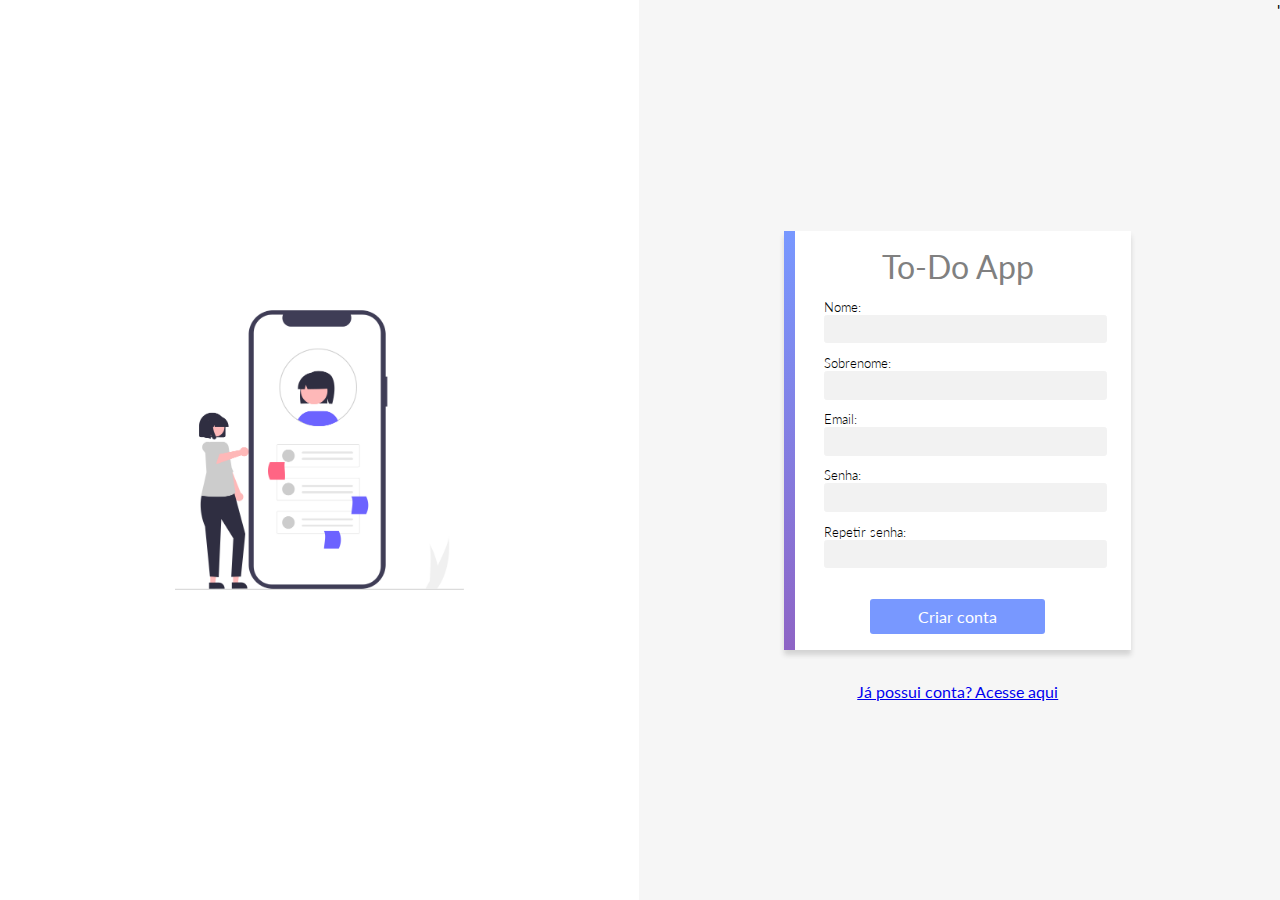
==== signup.html @ 25e8f0e5 "initial commit" ====
<!DOCTYPE html>
<html lang="pt-BR">
  <head>
    <meta charset="UTF-8" />
    <meta http-equiv="X-UA-Compatible" content="IE=edge" />
    <meta name="viewport" content="width=device-width, initial-scale=1.0" />
    <title>To-Do App</title>

    <!-- ---------------- estilos compartilhados entre login e signup ---------------- -->
    <link rel="stylesheet" href="styles/acesso.css" />

    <!-- ---------------------- lógica aplicada no registro -------------------- 
    <script src="/scripts/utils.js"></script>
    <script src="/scripts/signup.js"></script> -->
  </head>

  <body>
    <div class="left">
      <img src="./assets/pessoa-signup.png" alt="" />
    </div>
    <div class="right">
      <form>
        <div class="form-header">
          <p>To-Do App</p>
        </div>

        <label>
          Nome:
          <input type="text" id="name"/>
        </label>
        <label>
          Sobrenome:
          <input type="text" id="lastName" />
        </label>
        <label>
          Email:
          <input type="text" id="mail"/>
        </label>
        <label>
          Senha:
          <input type="password" id="passW"/>
        </label>
        <label>
          Repetir senha:
          <input type="password" id="passWValidation"/>
        </label>

        <button id="signUp">Criar conta</button>
      </form>
      <div class="ingressar">
        <a href="index.html">Já possui conta? Acesse aqui</a>
      </div>
    </div>
    <script src= './scripts/signup.js'></script>'
  </body>
</html>
---- styles/acesso.css ----
@import url('./common.css');

body{
  display: flex;
}

h1 {
  color: rgb(116, 116, 116);
  font-weight: 300;
  margin: .5em 0;
}

form {
  position: relative;
  max-width: 26em;
  background-color: white;
  display: flex;
  align-items: center;
  flex-direction: column;
  margin: 2em auto;
  box-shadow: 0 5px 5px lightgrey;
  padding: 1em 2.5em;
  box-sizing: border-box;
}

form:after {
  position: absolute;
  content: '';
  width: .7em;
  height: 100%;
  top: 0;
  left: 0;
  background: linear-gradient(var(--primary), var(--secondary));
}


input {
  width: 100%;
  padding: .4em .5em;
  background-color: var(--app-grey);
  border: 1px solid var(--app-grey);
  border-radius: .2em;
}

input:focus {
  outline: none;
  border: 1px solid lightgrey;
}

label {
  width: 100%;
  font-weight: 300;
  margin-bottom: -.1em;
  margin-top: 1em;
  font-size: .8em;
}

button {
  padding: .5em 3em;
  background-color: var(--primary);
  color: white;
  margin-top: 2em;
  font-weight: 400;
  font-size: 1em;
}

.form-header {
  color: grey;
  font-size: 2em;
}
.ingressar{
  text-align: center;
}
.left{
  width: 50%;  
  background-color: white;
  text-align: center;
  display: flex;
  align-items: center;
  justify-content: center;
}
.left img{
  width:60%;
}
.right{
  width: 50%;
  display: flex;
  flex-direction: column;
  align-items: center;
  justify-content: center;
}
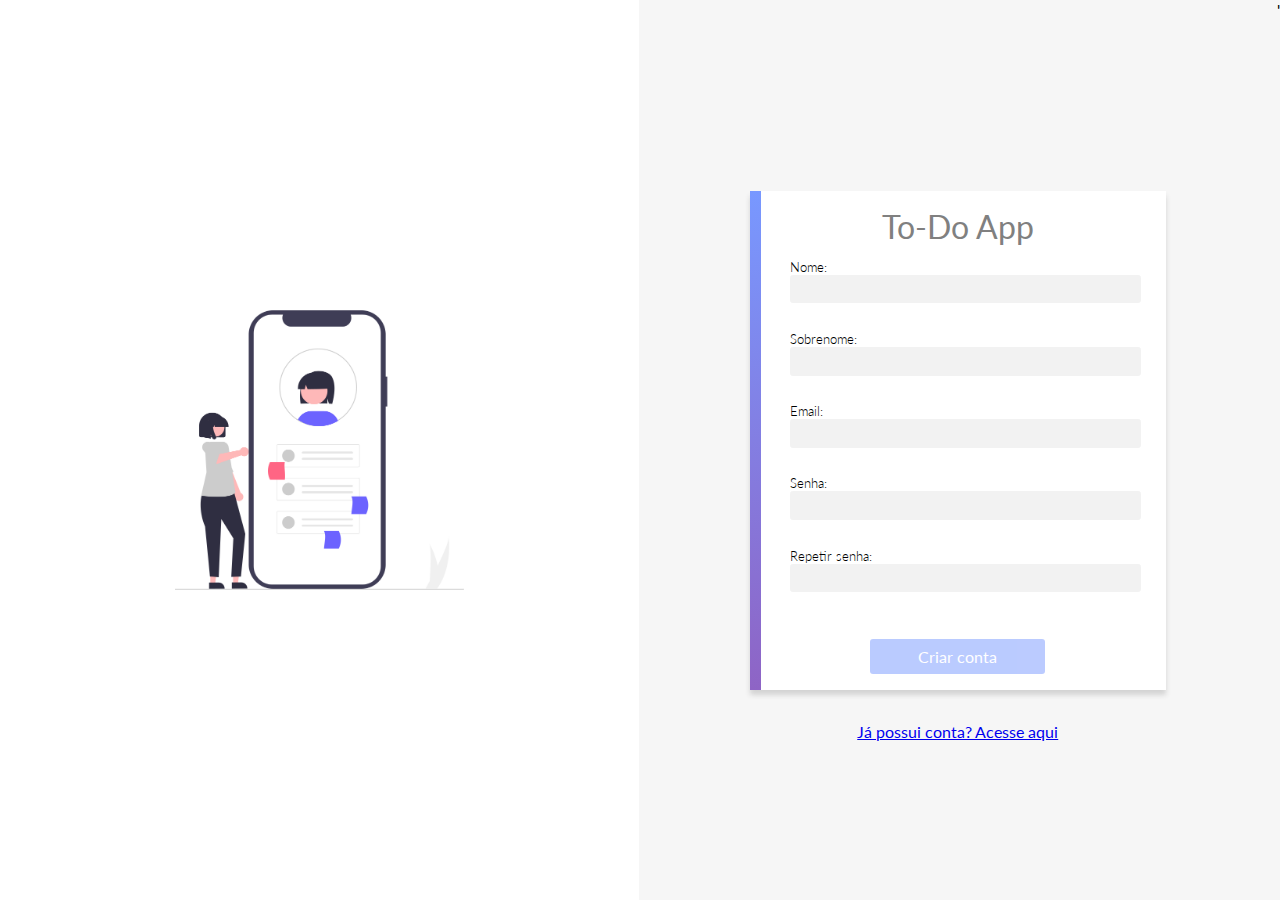
==== commit c47d8792: "add validacoes signup e update validacoes index/login" ====
--- a/signup.html
+++ b/signup.html
@@ -26,31 +26,39 @@
 
         <label>
           Nome:
-          <input type="text" id="name"/>
+          <input type="text" id="name" required minlength="3" />
+          <span id="spanNome">Insira seu nome</span>
         </label>
         <label>
           Sobrenome:
-          <input type="text" id="lastName" />
+          <input type="text" id="lastName" required minlength="3" />
+          <span id="spanSobrenome">Insira seu sobrenome</span>
         </label>
         <label>
           Email:
-          <input type="text" id="mail"/>
+          <input type="email" id="mail" required />
+          <span id="spanEmailSignUp">Insira um email no formato correto</span>
         </label>
         <label>
           Senha:
-          <input type="password" id="passW"/>
+          <input type="password" id="passW" required minlength="8" />
+          <span id="spanSenhaSignUp"
+            >A senha deve ter pelo menos 8 caracteres</span
+          >
         </label>
         <label>
           Repetir senha:
-          <input type="password" id="passWValidation"/>
+          <input type="password" id="passWValidation" required />
+          <span id="spanPWValidationSignUp">A senha não confere</span>
         </label>
 
-        <button id="signUp">Criar conta</button>
+        <button id="signUp" disabled>Criar conta</button>
       </form>
       <div class="ingressar">
         <a href="index.html">Já possui conta? Acesse aqui</a>
       </div>
     </div>
-    <script src= './scripts/signup.js'></script>'
+    <script src="./scripts/signup.js"></script>
+    '
   </body>
 </html>
--- a/styles/acesso.css
+++ b/styles/acesso.css
@@ -47,6 +47,15 @@
   border: 1px solid lightgrey;
 }
 
+span {
+  opacity: 0;
+}
+
+span.show {
+  color: rgb(238, 65, 65);
+  opacity: 1;
+}
+
 label {
   width: 100%;
   font-weight: 300;
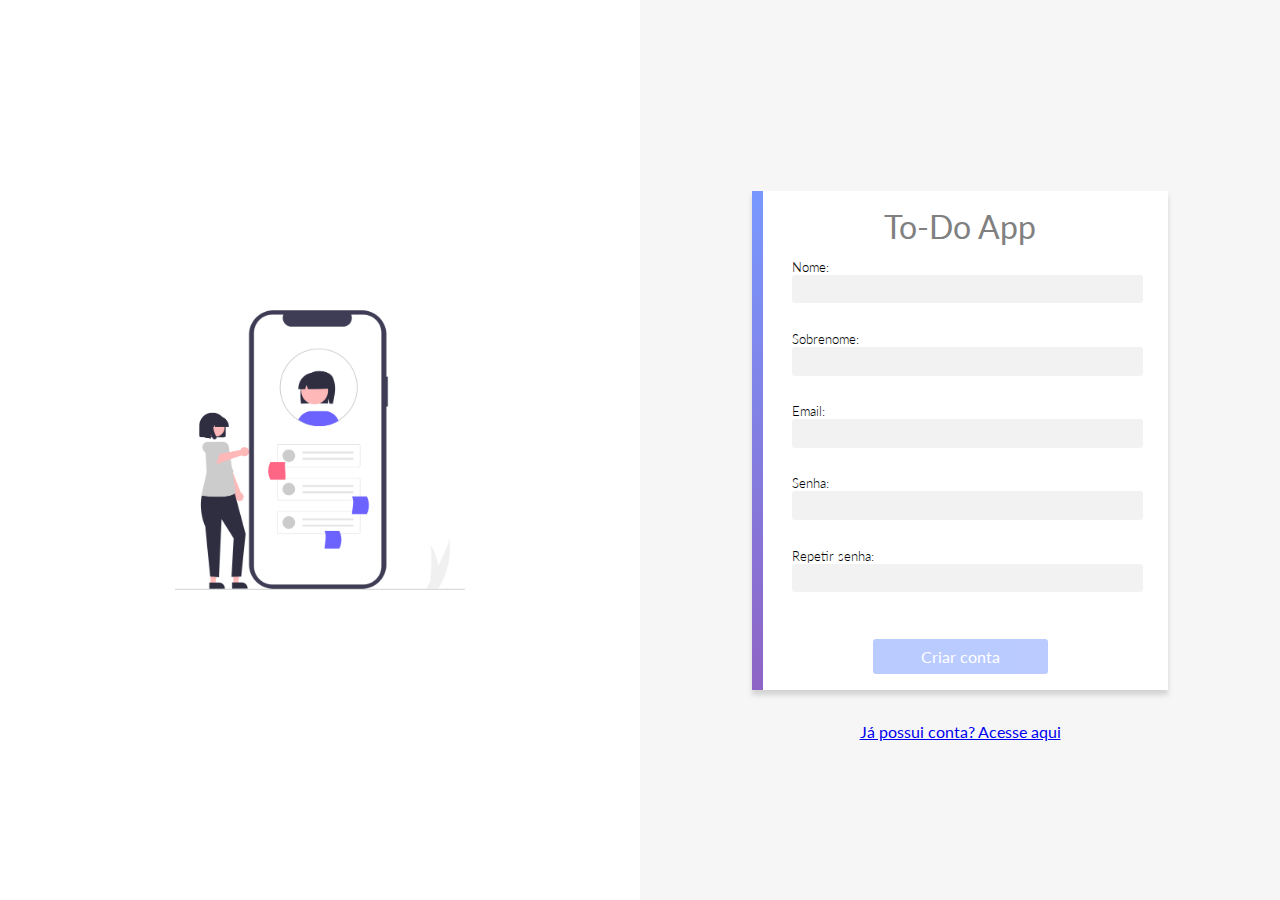
==== commit 4b8e7a3f: "Correção alerts" ====
--- a/signup.html
+++ b/signup.html
@@ -8,6 +8,7 @@
 
     <!-- ---------------- estilos compartilhados entre login e signup ---------------- -->
     <link rel="stylesheet" href="styles/acesso.css" />
+    <link rel="stylesheet" href="./styles/sweetalert2.css">
 
     <!-- ---------------------- lógica aplicada no registro -------------------- 
     <script src="/scripts/utils.js"></script>
@@ -59,6 +60,6 @@
       </div>
     </div>
     <script src="./scripts/signup.js"></script>
-    '
+    <script src="./scripts/sweetalert2.js"></script>
   </body>
 </html>
--- a/styles/sweetalert2.css
+++ b/styles/sweetalert2.css
@@ -0,0 +1 @@
+.swal2-popup.swal2-toast{box-sizing:border-box;grid-column:1/4!important;grid-row:1/4!important;grid-template-columns:1fr 99fr 1fr;padding:1em;overflow-y:hidden;background:#fff;box-shadow:0 0 1px rgba(0,0,0,.075),0 1px 2px rgba(0,0,0,.075),1px 2px 4px rgba(0,0,0,.075),1px 3px 8px rgba(0,0,0,.075),2px 4px 16px rgba(0,0,0,.075);pointer-events:all}.swal2-popup.swal2-toast>*{grid-column:2}.swal2-popup.swal2-toast .swal2-title{margin:.5em 1em;padding:0;font-size:1em;text-align:initial}.swal2-popup.swal2-toast .swal2-loading{justify-content:center}.swal2-popup.swal2-toast .swal2-input{height:2em;margin:.5em;font-size:1em}.swal2-popup.swal2-toast .swal2-validation-message{font-size:1em}.swal2-popup.swal2-toast .swal2-footer{margin:.5em 0 0;padding:.5em 0 0;font-size:.8em}.swal2-popup.swal2-toast .swal2-close{grid-column:3/3;grid-row:1/99;align-self:center;width:.8em;height:.8em;margin:0;font-size:2em}.swal2-popup.swal2-toast .swal2-html-container{margin:.5em 1em;padding:0;font-size:1em;text-align:initial}.swal2-popup.swal2-toast .swal2-html-container:empty{padding:0}.swal2-popup.swal2-toast .swal2-loader{grid-column:1;grid-row:1/99;align-self:center;width:2em;height:2em;margin:.25em}.swal2-popup.swal2-toast .swal2-icon{grid-column:1;grid-row:1/99;align-self:center;width:2em;min-width:2em;height:2em;margin:0 .5em 0 0}.swal2-popup.swal2-toast .swal2-icon .swal2-icon-content{display:flex;align-items:center;font-size:1.8em;font-weight:700}.swal2-popup.swal2-toast .swal2-icon.swal2-success .swal2-success-ring{width:2em;height:2em}.swal2-popup.swal2-toast .swal2-icon.swal2-error [class^=swal2-x-mark-line]{top:.875em;width:1.375em}.swal2-popup.swal2-toast .swal2-icon.swal2-error [class^=swal2-x-mark-line][class$=left]{left:.3125em}.swal2-popup.swal2-toast .swal2-icon.swal2-error [class^=swal2-x-mark-line][class$=right]{right:.3125em}.swal2-popup.swal2-toast .swal2-actions{justify-content:flex-start;height:auto;margin:0;margin-top:.5em;padding:0 .5em}.swal2-popup.swal2-toast .swal2-styled{margin:.25em .5em;padding:.4em .6em;font-size:1em}.swal2-popup.swal2-toast .swal2-success{border-color:#a5dc86}.swal2-popup.swal2-toast .swal2-success [class^=swal2-success-circular-line]{position:absolute;width:1.6em;height:3em;transform:rotate(45deg);border-radius:50%}.swal2-popup.swal2-toast .swal2-success [class^=swal2-success-circular-line][class$=left]{top:-.8em;left:-.5em;transform:rotate(-45deg);transform-origin:2em 2em;border-radius:4em 0 0 4em}.swal2-popup.swal2-toast .swal2-success [class^=swal2-success-circular-line][class$=right]{top:-.25em;left:.9375em;transform-origin:0 1.5em;border-radius:0 4em 4em 0}.swal2-popup.swal2-toast .swal2-success .swal2-success-ring{width:2em;height:2em}.swal2-popup.swal2-toast .swal2-success .swal2-success-fix{top:0;left:.4375em;width:.4375em;height:2.6875em}.swal2-popup.swal2-toast .swal2-success [class^=swal2-success-line]{height:.3125em}.swal2-popup.swal2-toast .swal2-success [class^=swal2-success-line][class$=tip]{top:1.125em;left:.1875em;width:.75em}.swal2-popup.swal2-toast .swal2-success [class^=swal2-success-line][class$=long]{top:.9375em;right:.1875em;width:1.375em}.swal2-popup.swal2-toast .swal2-success.swal2-icon-show .swal2-success-line-tip{-webkit-animation:swal2-toast-animate-success-line-tip .75s;animation:swal2-toast-animate-success-line-tip .75s}.swal2-popup.swal2-toast .swal2-success.swal2-icon-show .swal2-success-line-long{-webkit-animation:swal2-toast-animate-success-line-long .75s;animation:swal2-toast-animate-success-line-long .75s}.swal2-popup.swal2-toast.swal2-show{-webkit-animation:swal2-toast-show .5s;animation:swal2-toast-show .5s}.swal2-popup.swal2-toast.swal2-hide{-webkit-animation:swal2-toast-hide .1s forwards;animation:swal2-toast-hide .1s forwards}.swal2-container{display:grid;position:fixed;z-index:1060;top:0;right:0;bottom:0;left:0;box-sizing:border-box;grid-template-areas:"top-start     top            top-end" "center-start  center         center-end" "bottom-start  bottom-center  bottom-end";grid-template-rows:minmax(-webkit-min-content,auto) minmax(-webkit-min-content,auto) minmax(-webkit-min-content,auto);grid-template-rows:minmax(min-content,auto) minmax(min-content,auto) minmax(min-content,auto);height:100%;padding:.625em;overflow-x:hidden;transition:background-color .1s;-webkit-overflow-scrolling:touch}.swal2-container.swal2-backdrop-show,.swal2-container.swal2-noanimation{background:rgba(0,0,0,.4)}.swal2-container.swal2-backdrop-hide{background:0 0!important}.swal2-container.swal2-bottom-start,.swal2-container.swal2-center-start,.swal2-container.swal2-top-start{grid-template-columns:minmax(0,1fr) auto auto}.swal2-container.swal2-bottom,.swal2-container.swal2-center,.swal2-container.swal2-top{grid-template-columns:auto minmax(0,1fr) auto}.swal2-container.swal2-bottom-end,.swal2-container.swal2-center-end,.swal2-container.swal2-top-end{grid-template-columns:auto auto minmax(0,1fr)}.swal2-container.swal2-top-start>.swal2-popup{align-self:start}.swal2-container.swal2-top>.swal2-popup{grid-column:2;align-self:start;justify-self:center}.swal2-container.swal2-top-end>.swal2-popup,.swal2-container.swal2-top-right>.swal2-popup{grid-column:3;align-self:start;justify-self:end}.swal2-container.swal2-center-left>.swal2-popup,.swal2-container.swal2-center-start>.swal2-popup{grid-row:2;align-self:center}.swal2-container.swal2-center>.swal2-popup{grid-column:2;grid-row:2;align-self:center;justify-self:center}.swal2-container.swal2-center-end>.swal2-popup,.swal2-container.swal2-center-right>.swal2-popup{grid-column:3;grid-row:2;align-self:center;justify-self:end}.swal2-container.swal2-bottom-left>.swal2-popup,.swal2-container.swal2-bottom-start>.swal2-popup{grid-column:1;grid-row:3;align-self:end}.swal2-container.swal2-bottom>.swal2-popup{grid-column:2;grid-row:3;justify-self:center;align-self:end}.swal2-container.swal2-bottom-end>.swal2-popup,.swal2-container.swal2-bottom-right>.swal2-popup{grid-column:3;grid-row:3;align-self:end;justify-self:end}.swal2-container.swal2-grow-fullscreen>.swal2-popup,.swal2-container.swal2-grow-row>.swal2-popup{grid-column:1/4;width:100%}.swal2-container.swal2-grow-column>.swal2-popup,.swal2-container.swal2-grow-fullscreen>.swal2-popup{grid-row:1/4;align-self:stretch}.swal2-container.swal2-no-transition{transition:none!important}.swal2-popup{display:none;position:relative;box-sizing:border-box;grid-template-columns:minmax(0,100%);width:32em;max-width:100%;padding:0 0 1.25em;border:none;border-radius:5px;background:#fff;color:#545454;font-family:inherit;font-size:1rem}.swal2-popup:focus{outline:0}.swal2-popup.swal2-loading{overflow-y:hidden}.swal2-title{position:relative;max-width:100%;margin:0;padding:.8em 1em 0;color:inherit;font-size:1.875em;font-weight:600;text-align:center;text-transform:none;word-wrap:break-word}.swal2-actions{display:flex;z-index:1;box-sizing:border-box;flex-wrap:wrap;align-items:center;justify-content:center;width:auto;margin:1.25em auto 0;padding:0}.swal2-actions:not(.swal2-loading) .swal2-styled[disabled]{opacity:.4}.swal2-actions:not(.swal2-loading) .swal2-styled:hover{background-image:linear-gradient(rgba(0,0,0,.1),rgba(0,0,0,.1))}.swal2-actions:not(.swal2-loading) .swal2-styled:active{background-image:linear-gradient(rgba(0,0,0,.2),rgba(0,0,0,.2))}.swal2-loader{display:none;align-items:center;justify-content:center;width:2.2em;height:2.2em;margin:0 1.875em;-webkit-animation:swal2-rotate-loading 1.5s linear 0s infinite normal;animation:swal2-rotate-loading 1.5s linear 0s infinite normal;border-width:.25em;border-style:solid;border-radius:100%;border-color:#2778c4 transparent #2778c4 transparent}.swal2-styled{margin:.3125em;padding:.625em 1.1em;transition:box-shadow .1s;box-shadow:0 0 0 3px transparent;font-weight:500}.swal2-styled:not([disabled]){cursor:pointer}.swal2-styled.swal2-confirm{border:0;border-radius:.25em;background:initial;background-color:#7066e0;color:#fff;font-size:1em}.swal2-styled.swal2-confirm:focus{box-shadow:0 0 0 3px rgba(112,102,224,.5)}.swal2-styled.swal2-deny{border:0;border-radius:.25em;background:initial;background-color:#dc3741;color:#fff;font-size:1em}.swal2-styled.swal2-deny:focus{box-shadow:0 0 0 3px rgba(220,55,65,.5)}.swal2-styled.swal2-cancel{border:0;border-radius:.25em;background:initial;background-color:#6e7881;color:#fff;font-size:1em}.swal2-styled.swal2-cancel:focus{box-shadow:0 0 0 3px rgba(110,120,129,.5)}.swal2-styled.swal2-default-outline:focus{box-shadow:0 0 0 3px rgba(100,150,200,.5)}.swal2-styled:focus{outline:0}.swal2-styled::-moz-focus-inner{border:0}.swal2-footer{justify-content:center;margin:1em 0 0;padding:1em 1em 0;border-top:1px solid #eee;color:inherit;font-size:1em}.swal2-timer-progress-bar-container{position:absolute;right:0;bottom:0;left:0;grid-column:auto!important;overflow:hidden;border-bottom-right-radius:5px;border-bottom-left-radius:5px}.swal2-timer-progress-bar{width:100%;height:.25em;background:rgba(0,0,0,.2)}.swal2-image{max-width:100%;margin:2em auto 1em}.swal2-close{z-index:2;align-items:center;justify-content:center;width:1.2em;height:1.2em;margin-top:0;margin-right:0;margin-bottom:-1.2em;padding:0;overflow:hidden;transition:color .1s,box-shadow .1s;border:none;border-radius:5px;background:0 0;color:#ccc;font-family:serif;font-family:monospace;font-size:2.5em;cursor:pointer;justify-self:end}.swal2-close:hover{transform:none;background:0 0;color:#f27474}.swal2-close:focus{outline:0;box-shadow:inset 0 0 0 3px rgba(100,150,200,.5)}.swal2-close::-moz-focus-inner{border:0}.swal2-html-container{z-index:1;justify-content:center;margin:1em 1.6em .3em;padding:0;overflow:auto;color:inherit;font-size:1.125em;font-weight:400;line-height:normal;text-align:center;word-wrap:break-word;word-break:break-word}.swal2-checkbox,.swal2-file,.swal2-input,.swal2-radio,.swal2-select,.swal2-textarea{margin:1em 2em 3px}.swal2-file,.swal2-input,.swal2-textarea{box-sizing:border-box;width:auto;transition:border-color .1s,box-shadow .1s;border:1px solid #d9d9d9;border-radius:.1875em;background:inherit;box-shadow:inset 0 1px 1px rgba(0,0,0,.06),0 0 0 3px transparent;color:inherit;font-size:1.125em}.swal2-file.swal2-inputerror,.swal2-input.swal2-inputerror,.swal2-textarea.swal2-inputerror{border-color:#f27474!important;box-shadow:0 0 2px #f27474!important}.swal2-file:focus,.swal2-input:focus,.swal2-textarea:focus{border:1px solid #b4dbed;outline:0;box-shadow:inset 0 1px 1px rgba(0,0,0,.06),0 0 0 3px rgba(100,150,200,.5)}.swal2-file::-moz-placeholder,.swal2-input::-moz-placeholder,.swal2-textarea::-moz-placeholder{color:#ccc}.swal2-file:-ms-input-placeholder,.swal2-input:-ms-input-placeholder,.swal2-textarea:-ms-input-placeholder{color:#ccc}.swal2-file::placeholder,.swal2-input::placeholder,.swal2-textarea::placeholder{color:#ccc}.swal2-range{margin:1em 2em 3px;background:#fff}.swal2-range input{width:80%}.swal2-range output{width:20%;color:inherit;font-weight:600;text-align:center}.swal2-range input,.swal2-range output{height:2.625em;padding:0;font-size:1.125em;line-height:2.625em}.swal2-input{height:2.625em;padding:0 .75em}.swal2-file{width:75%;margin-right:auto;margin-left:auto;background:inherit;font-size:1.125em}.swal2-textarea{height:6.75em;padding:.75em}.swal2-select{min-width:50%;max-width:100%;padding:.375em .625em;background:inherit;color:inherit;font-size:1.125em}.swal2-checkbox,.swal2-radio{align-items:center;justify-content:center;background:#fff;color:inherit}.swal2-checkbox label,.swal2-radio label{margin:0 .6em;font-size:1.125em}.swal2-checkbox input,.swal2-radio input{flex-shrink:0;margin:0 .4em}.swal2-input-label{display:flex;justify-content:center;margin:1em auto 0}.swal2-validation-message{align-items:center;justify-content:center;margin:1em 0 0;padding:.625em;overflow:hidden;background:#f0f0f0;color:#666;font-size:1em;font-weight:300}.swal2-validation-message::before{content:"!";display:inline-block;width:1.5em;min-width:1.5em;height:1.5em;margin:0 .625em;border-radius:50%;background-color:#f27474;color:#fff;font-weight:600;line-height:1.5em;text-align:center}.swal2-icon{position:relative;box-sizing:content-box;justify-content:center;width:5em;height:5em;margin:2.5em auto .6em;border:.25em solid transparent;border-radius:50%;border-color:#000;font-family:inherit;line-height:5em;cursor:default;-webkit-user-select:none;-moz-user-select:none;-ms-user-select:none;user-select:none}.swal2-icon .swal2-icon-content{display:flex;align-items:center;font-size:3.75em}.swal2-icon.swal2-error{border-color:#f27474;color:#f27474}.swal2-icon.swal2-error .swal2-x-mark{position:relative;flex-grow:1}.swal2-icon.swal2-error [class^=swal2-x-mark-line]{display:block;position:absolute;top:2.3125em;width:2.9375em;height:.3125em;border-radius:.125em;background-color:#f27474}.swal2-icon.swal2-error [class^=swal2-x-mark-line][class$=left]{left:1.0625em;transform:rotate(45deg)}.swal2-icon.swal2-error [class^=swal2-x-mark-line][class$=right]{right:1em;transform:rotate(-45deg)}.swal2-icon.swal2-error.swal2-icon-show{-webkit-animation:swal2-animate-error-icon .5s;animation:swal2-animate-error-icon .5s}.swal2-icon.swal2-error.swal2-icon-show .swal2-x-mark{-webkit-animation:swal2-animate-error-x-mark .5s;animation:swal2-animate-error-x-mark .5s}.swal2-icon.swal2-warning{border-color:#facea8;color:#f8bb86}.swal2-icon.swal2-warning.swal2-icon-show{-webkit-animation:swal2-animate-error-icon .5s;animation:swal2-animate-error-icon .5s}.swal2-icon.swal2-warning.swal2-icon-show .swal2-icon-content{-webkit-animation:swal2-animate-i-mark .5s;animation:swal2-animate-i-mark .5s}.swal2-icon.swal2-info{border-color:#9de0f6;color:#3fc3ee}.swal2-icon.swal2-info.swal2-icon-show{-webkit-animation:swal2-animate-error-icon .5s;animation:swal2-animate-error-icon .5s}.swal2-icon.swal2-info.swal2-icon-show .swal2-icon-content{-webkit-animation:swal2-animate-i-mark .8s;animation:swal2-animate-i-mark .8s}.swal2-icon.swal2-question{border-color:#c9dae1;color:#87adbd}.swal2-icon.swal2-question.swal2-icon-show{-webkit-animation:swal2-animate-error-icon .5s;animation:swal2-animate-error-icon .5s}.swal2-icon.swal2-question.swal2-icon-show .swal2-icon-content{-webkit-animation:swal2-animate-question-mark .8s;animation:swal2-animate-question-mark .8s}.swal2-icon.swal2-success{border-color:#a5dc86;color:#a5dc86}.swal2-icon.swal2-success [class^=swal2-success-circular-line]{position:absolute;width:3.75em;height:7.5em;transform:rotate(45deg);border-radius:50%}.swal2-icon.swal2-success [class^=swal2-success-circular-line][class$=left]{top:-.4375em;left:-2.0635em;transform:rotate(-45deg);transform-origin:3.75em 3.75em;border-radius:7.5em 0 0 7.5em}.swal2-icon.swal2-success [class^=swal2-success-circular-line][class$=right]{top:-.6875em;left:1.875em;transform:rotate(-45deg);transform-origin:0 3.75em;border-radius:0 7.5em 7.5em 0}.swal2-icon.swal2-success .swal2-success-ring{position:absolute;z-index:2;top:-.25em;left:-.25em;box-sizing:content-box;width:100%;height:100%;border:.25em solid rgba(165,220,134,.3);border-radius:50%}.swal2-icon.swal2-success .swal2-success-fix{position:absolute;z-index:1;top:.5em;left:1.625em;width:.4375em;height:5.625em;transform:rotate(-45deg)}.swal2-icon.swal2-success [class^=swal2-success-line]{display:block;position:absolute;z-index:2;height:.3125em;border-radius:.125em;background-color:#a5dc86}.swal2-icon.swal2-success [class^=swal2-success-line][class$=tip]{top:2.875em;left:.8125em;width:1.5625em;transform:rotate(45deg)}.swal2-icon.swal2-success [class^=swal2-success-line][class$=long]{top:2.375em;right:.5em;width:2.9375em;transform:rotate(-45deg)}.swal2-icon.swal2-success.swal2-icon-show .swal2-success-line-tip{-webkit-animation:swal2-animate-success-line-tip .75s;animation:swal2-animate-success-line-tip .75s}.swal2-icon.swal2-success.swal2-icon-show .swal2-success-line-long{-webkit-animation:swal2-animate-success-line-long .75s;animation:swal2-animate-success-line-long .75s}.swal2-icon.swal2-success.swal2-icon-show .swal2-success-circular-line-right{-webkit-animation:swal2-rotate-success-circular-line 4.25s ease-in;animation:swal2-rotate-success-circular-line 4.25s ease-in}.swal2-progress-steps{flex-wrap:wrap;align-items:center;max-width:100%;margin:1.25em auto;padding:0;background:inherit;font-weight:600}.swal2-progress-steps li{display:inline-block;position:relative}.swal2-progress-steps .swal2-progress-step{z-index:20;flex-shrink:0;width:2em;height:2em;border-radius:2em;background:#2778c4;color:#fff;line-height:2em;text-align:center}.swal2-progress-steps .swal2-progress-step.swal2-active-progress-step{background:#2778c4}.swal2-progress-steps .swal2-progress-step.swal2-active-progress-step~.swal2-progress-step{background:#add8e6;color:#fff}.swal2-progress-steps .swal2-progress-step.swal2-active-progress-step~.swal2-progress-step-line{background:#add8e6}.swal2-progress-steps .swal2-progress-step-line{z-index:10;flex-shrink:0;width:2.5em;height:.4em;margin:0 -1px;background:#2778c4}[class^=swal2]{-webkit-tap-highlight-color:transparent}.swal2-show{-webkit-animation:swal2-show .3s;animation:swal2-show .3s}.swal2-hide{-webkit-animation:swal2-hide .15s forwards;animation:swal2-hide .15s forwards}.swal2-noanimation{transition:none}.swal2-scrollbar-measure{position:absolute;top:-9999px;width:50px;height:50px;overflow:scroll}.swal2-rtl .swal2-close{margin-right:initial;margin-left:0}.swal2-rtl .swal2-timer-progress-bar{right:0;left:auto}@-webkit-keyframes swal2-toast-show{0%{transform:translateY(-.625em) rotateZ(2deg)}33%{transform:translateY(0) rotateZ(-2deg)}66%{transform:translateY(.3125em) rotateZ(2deg)}100%{transform:translateY(0) rotateZ(0)}}@keyframes swal2-toast-show{0%{transform:translateY(-.625em) rotateZ(2deg)}33%{transform:translateY(0) rotateZ(-2deg)}66%{transform:translateY(.3125em) rotateZ(2deg)}100%{transform:translateY(0) rotateZ(0)}}@-webkit-keyframes swal2-toast-hide{100%{transform:rotateZ(1deg);opacity:0}}@keyframes swal2-toast-hide{100%{transform:rotateZ(1deg);opacity:0}}@-webkit-keyframes swal2-toast-animate-success-line-tip{0%{top:.5625em;left:.0625em;width:0}54%{top:.125em;left:.125em;width:0}70%{top:.625em;left:-.25em;width:1.625em}84%{top:1.0625em;left:.75em;width:.5em}100%{top:1.125em;left:.1875em;width:.75em}}@keyframes swal2-toast-animate-success-line-tip{0%{top:.5625em;left:.0625em;width:0}54%{top:.125em;left:.125em;width:0}70%{top:.625em;left:-.25em;width:1.625em}84%{top:1.0625em;left:.75em;width:.5em}100%{top:1.125em;left:.1875em;width:.75em}}@-webkit-keyframes swal2-toast-animate-success-line-long{0%{top:1.625em;right:1.375em;width:0}65%{top:1.25em;right:.9375em;width:0}84%{top:.9375em;right:0;width:1.125em}100%{top:.9375em;right:.1875em;width:1.375em}}@keyframes swal2-toast-animate-success-line-long{0%{top:1.625em;right:1.375em;width:0}65%{top:1.25em;right:.9375em;width:0}84%{top:.9375em;right:0;width:1.125em}100%{top:.9375em;right:.1875em;width:1.375em}}@-webkit-keyframes swal2-show{0%{transform:scale(.7)}45%{transform:scale(1.05)}80%{transform:scale(.95)}100%{transform:scale(1)}}@keyframes swal2-show{0%{transform:scale(.7)}45%{transform:scale(1.05)}80%{transform:scale(.95)}100%{transform:scale(1)}}@-webkit-keyframes swal2-hide{0%{transform:scale(1);opacity:1}100%{transform:scale(.5);opacity:0}}@keyframes swal2-hide{0%{transform:scale(1);opacity:1}100%{transform:scale(.5);opacity:0}}@-webkit-keyframes swal2-animate-success-line-tip{0%{top:1.1875em;left:.0625em;width:0}54%{top:1.0625em;left:.125em;width:0}70%{top:2.1875em;left:-.375em;width:3.125em}84%{top:3em;left:1.3125em;width:1.0625em}100%{top:2.8125em;left:.8125em;width:1.5625em}}@keyframes swal2-animate-success-line-tip{0%{top:1.1875em;left:.0625em;width:0}54%{top:1.0625em;left:.125em;width:0}70%{top:2.1875em;left:-.375em;width:3.125em}84%{top:3em;left:1.3125em;width:1.0625em}100%{top:2.8125em;left:.8125em;width:1.5625em}}@-webkit-keyframes swal2-animate-success-line-long{0%{top:3.375em;right:2.875em;width:0}65%{top:3.375em;right:2.875em;width:0}84%{top:2.1875em;right:0;width:3.4375em}100%{top:2.375em;right:.5em;width:2.9375em}}@keyframes swal2-animate-success-line-long{0%{top:3.375em;right:2.875em;width:0}65%{top:3.375em;right:2.875em;width:0}84%{top:2.1875em;right:0;width:3.4375em}100%{top:2.375em;right:.5em;width:2.9375em}}@-webkit-keyframes swal2-rotate-success-circular-line{0%{transform:rotate(-45deg)}5%{transform:rotate(-45deg)}12%{transform:rotate(-405deg)}100%{transform:rotate(-405deg)}}@keyframes swal2-rotate-success-circular-line{0%{transform:rotate(-45deg)}5%{transform:rotate(-45deg)}12%{transform:rotate(-405deg)}100%{transform:rotate(-405deg)}}@-webkit-keyframes swal2-animate-error-x-mark{0%{margin-top:1.625em;transform:scale(.4);opacity:0}50%{margin-top:1.625em;transform:scale(.4);opacity:0}80%{margin-top:-.375em;transform:scale(1.15)}100%{margin-top:0;transform:scale(1);opacity:1}}@keyframes swal2-animate-error-x-mark{0%{margin-top:1.625em;transform:scale(.4);opacity:0}50%{margin-top:1.625em;transform:scale(.4);opacity:0}80%{margin-top:-.375em;transform:scale(1.15)}100%{margin-top:0;transform:scale(1);opacity:1}}@-webkit-keyframes swal2-animate-error-icon{0%{transform:rotateX(100deg);opacity:0}100%{transform:rotateX(0);opacity:1}}@keyframes swal2-animate-error-icon{0%{transform:rotateX(100deg);opacity:0}100%{transform:rotateX(0);opacity:1}}@-webkit-keyframes swal2-rotate-loading{0%{transform:rotate(0)}100%{transform:rotate(360deg)}}@keyframes swal2-rotate-loading{0%{transform:rotate(0)}100%{transform:rotate(360deg)}}@-webkit-keyframes swal2-animate-question-mark{0%{transform:rotateY(-360deg)}100%{transform:rotateY(0)}}@keyframes swal2-animate-question-mark{0%{transform:rotateY(-360deg)}100%{transform:rotateY(0)}}@-webkit-keyframes swal2-animate-i-mark{0%{transform:rotateZ(45deg);opacity:0}25%{transform:rotateZ(-25deg);opacity:.4}50%{transform:rotateZ(15deg);opacity:.8}75%{transform:rotateZ(-5deg);opacity:1}100%{transform:rotateX(0);opacity:1}}@keyframes swal2-animate-i-mark{0%{transform:rotateZ(45deg);opacity:0}25%{transform:rotateZ(-25deg);opacity:.4}50%{transform:rotateZ(15deg);opacity:.8}75%{transform:rotateZ(-5deg);opacity:1}100%{transform:rotateX(0);opacity:1}}body.swal2-shown:not(.swal2-no-backdrop):not(.swal2-toast-shown){overflow:hidden}body.swal2-height-auto{height:auto!important}body.swal2-no-backdrop .swal2-container{background-color:transparent!important;pointer-events:none}body.swal2-no-backdrop .swal2-container .swal2-popup{pointer-events:all}body.swal2-no-backdrop .swal2-container .swal2-modal{box-shadow:0 0 10px rgba(0,0,0,.4)}@media print{body.swal2-shown:not(.swal2-no-backdrop):not(.swal2-toast-shown){overflow-y:scroll!important}body.swal2-shown:not(.swal2-no-backdrop):not(.swal2-toast-shown)>[aria-hidden=true]{display:none}body.swal2-shown:not(.swal2-no-backdrop):not(.swal2-toast-shown) .swal2-container{position:static!important}}body.swal2-toast-shown .swal2-container{box-sizing:border-box;width:360px;max-width:100%;background-color:transparent;pointer-events:none}body.swal2-toast-shown .swal2-container.swal2-top{top:0;right:auto;bottom:auto;left:50%;transform:translateX(-50%)}body.swal2-toast-shown .swal2-container.swal2-top-end,body.swal2-toast-shown .swal2-container.swal2-top-right{top:0;right:0;bottom:auto;left:auto}body.swal2-toast-shown .swal2-container.swal2-top-left,body.swal2-toast-shown .swal2-container.swal2-top-start{top:0;right:auto;bottom:auto;left:0}body.swal2-toast-shown .swal2-container.swal2-center-left,body.swal2-toast-shown .swal2-container.swal2-center-start{top:50%;right:auto;bottom:auto;left:0;transform:translateY(-50%)}body.swal2-toast-shown .swal2-container.swal2-center{top:50%;right:auto;bottom:auto;left:50%;transform:translate(-50%,-50%)}body.swal2-toast-shown .swal2-container.swal2-center-end,body.swal2-toast-shown .swal2-container.swal2-center-right{top:50%;right:0;bottom:auto;left:auto;transform:translateY(-50%)}body.swal2-toast-shown .swal2-container.swal2-bottom-left,body.swal2-toast-shown .swal2-container.swal2-bottom-start{top:auto;right:auto;bottom:0;left:0}body.swal2-toast-shown .swal2-container.swal2-bottom{top:auto;right:auto;bottom:0;left:50%;transform:translateX(-50%)}body.swal2-toast-shown .swal2-container.swal2-bottom-end,body.swal2-toast-shown .swal2-container.swal2-bottom-right{top:auto;right:0;bottom:0;left:auto}